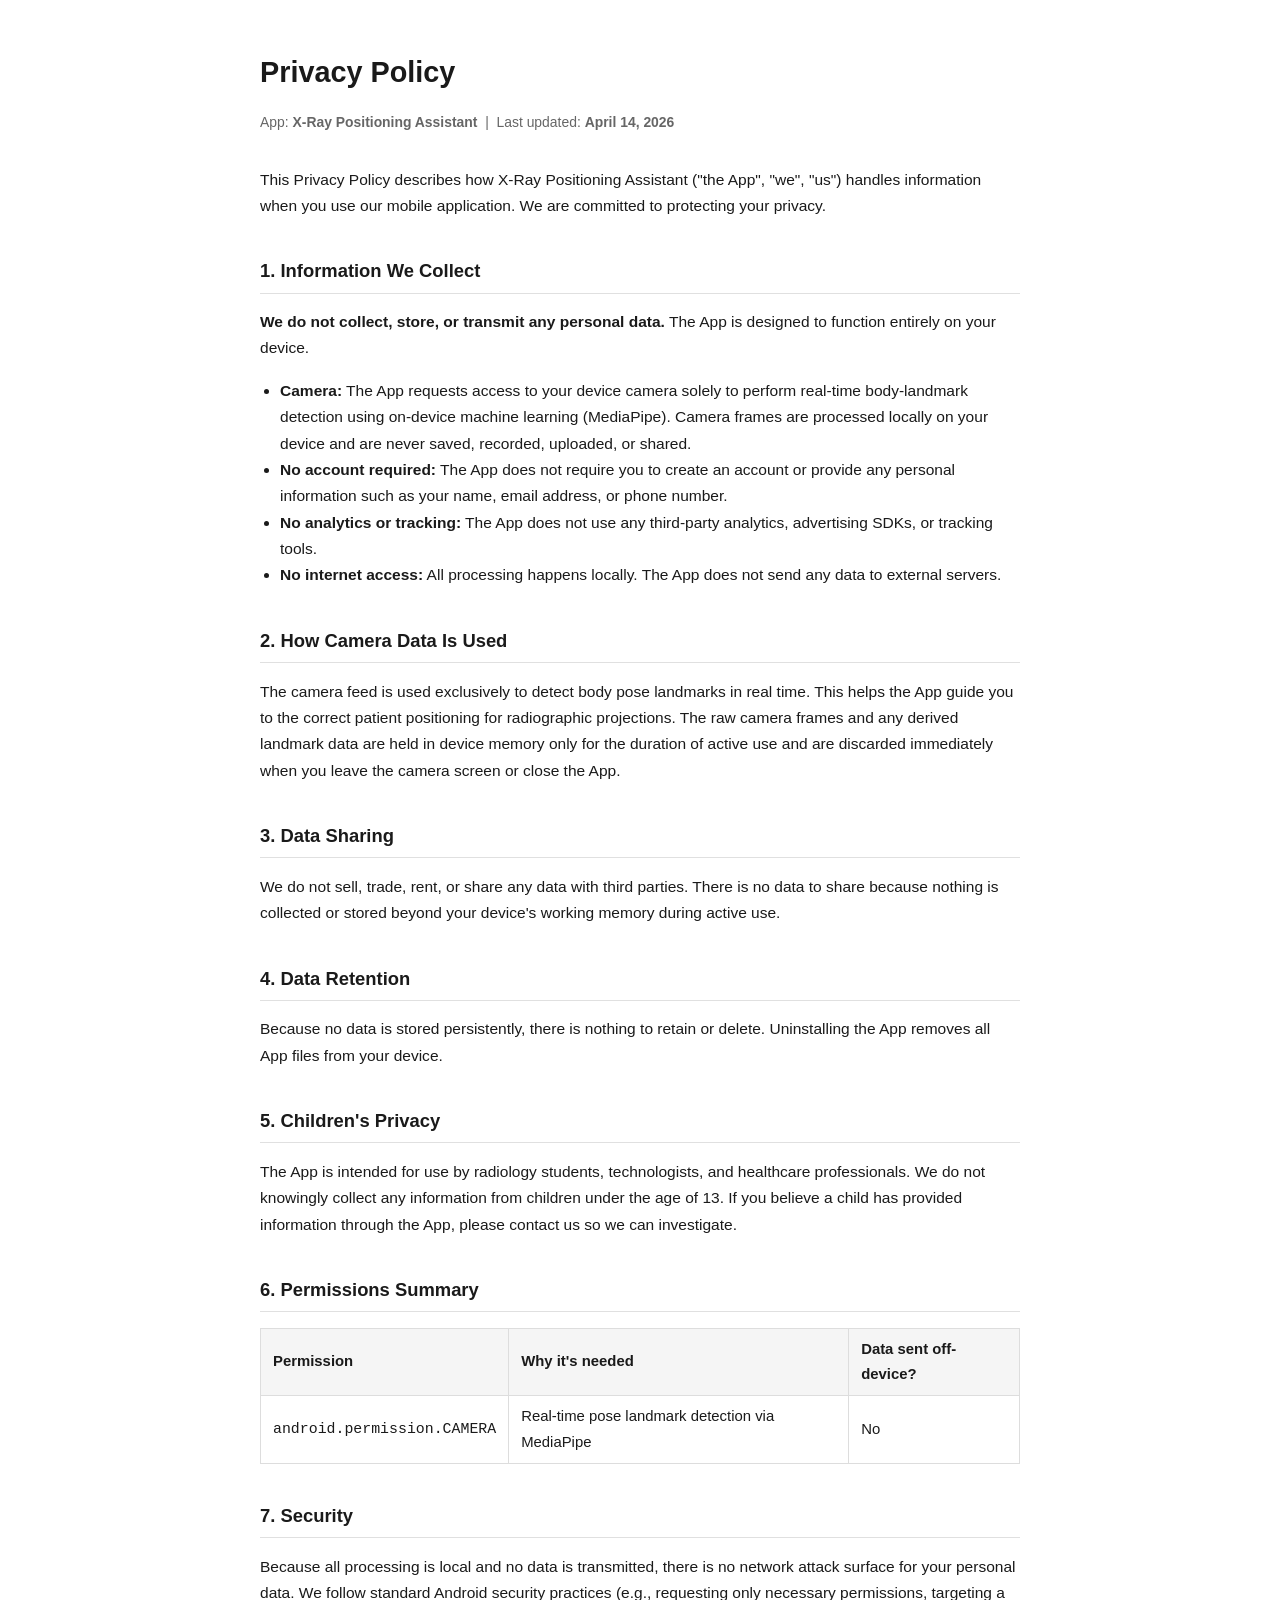
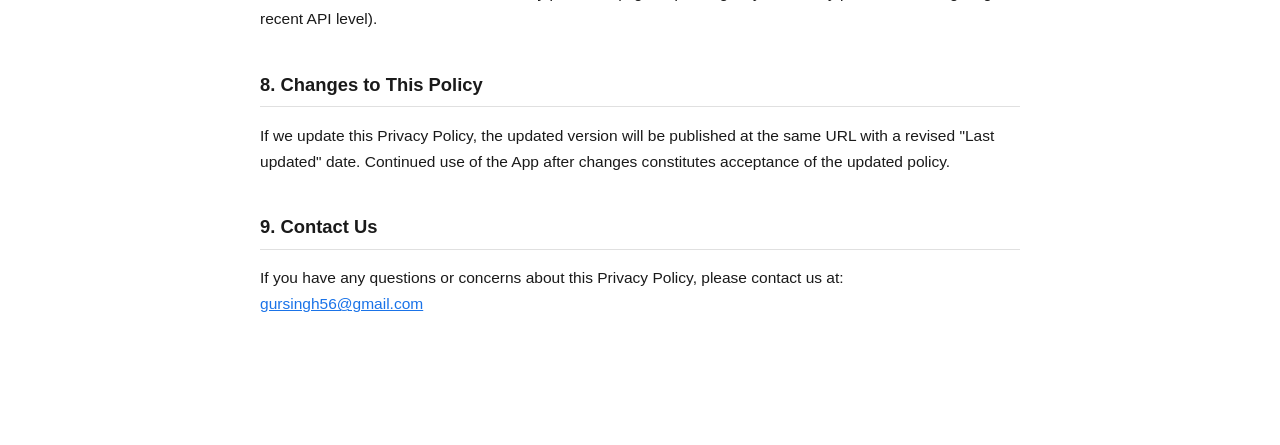
==== privacy_policy.html @ f9f1ca04 "Rename privacy-policy.html to privacy_policy.html" ====
<!DOCTYPE html>
<html lang="en">
<head>
  <meta charset="UTF-8" />
  <meta name="viewport" content="width=device-width, initial-scale=1.0" />
  <title>Privacy Policy — X-Ray Positioning Assistant</title>
  <style>
    body {
      font-family: -apple-system, BlinkMacSystemFont, "Segoe UI", Roboto, sans-serif;
      max-width: 760px;
      margin: 48px auto;
      padding: 0 24px 64px;
      color: #1a1a1a;
      line-height: 1.7;
    }
    h1 { font-size: 1.8rem; margin-bottom: 4px; }
    h2 { font-size: 1.15rem; margin-top: 36px; border-bottom: 1px solid #e0e0e0; padding-bottom: 6px; }
    p, li { font-size: 0.97rem; }
    ul { padding-left: 20px; }
    .meta { color: #666; font-size: 0.87rem; margin-bottom: 32px; }
    a { color: #1a73e8; }
  </style>
</head>
<body>

<h1>Privacy Policy</h1>
<p class="meta">App: <strong>X-Ray Positioning Assistant</strong> &nbsp;|&nbsp; Last updated: <strong>April 14, 2026</strong></p>

<p>
  This Privacy Policy describes how X-Ray Positioning Assistant ("the App", "we", "us") handles
  information when you use our mobile application. We are committed to protecting your privacy.
</p>

<h2>1. Information We Collect</h2>
<p>
  <strong>We do not collect, store, or transmit any personal data.</strong>
  The App is designed to function entirely on your device.
</p>
<ul>
  <li>
    <strong>Camera:</strong> The App requests access to your device camera solely to perform
    real-time body-landmark detection using on-device machine learning (MediaPipe). Camera frames
    are processed locally on your device and are never saved, recorded, uploaded, or shared.
  </li>
  <li>
    <strong>No account required:</strong> The App does not require you to create an account or
    provide any personal information such as your name, email address, or phone number.
  </li>
  <li>
    <strong>No analytics or tracking:</strong> The App does not use any third-party analytics,
    advertising SDKs, or tracking tools.
  </li>
  <li>
    <strong>No internet access:</strong> All processing happens locally. The App does not send
    any data to external servers.
  </li>
</ul>

<h2>2. How Camera Data Is Used</h2>
<p>
  The camera feed is used exclusively to detect body pose landmarks in real time. This helps the
  App guide you to the correct patient positioning for radiographic projections. The raw camera
  frames and any derived landmark data are held in device memory only for the duration of active
  use and are discarded immediately when you leave the camera screen or close the App.
</p>

<h2>3. Data Sharing</h2>
<p>
  We do not sell, trade, rent, or share any data with third parties. There is no data to share
  because nothing is collected or stored beyond your device's working memory during active use.
</p>

<h2>4. Data Retention</h2>
<p>
  Because no data is stored persistently, there is nothing to retain or delete. Uninstalling the
  App removes all App files from your device.
</p>

<h2>5. Children's Privacy</h2>
<p>
  The App is intended for use by radiology students, technologists, and healthcare professionals.
  We do not knowingly collect any information from children under the age of 13. If you believe a
  child has provided information through the App, please contact us so we can investigate.
</p>

<h2>6. Permissions Summary</h2>
<table style="border-collapse:collapse;width:100%;font-size:0.93rem;">
  <thead>
    <tr style="background:#f5f5f5;">
      <th style="text-align:left;padding:8px 12px;border:1px solid #ddd;">Permission</th>
      <th style="text-align:left;padding:8px 12px;border:1px solid #ddd;">Why it's needed</th>
      <th style="text-align:left;padding:8px 12px;border:1px solid #ddd;">Data sent off-device?</th>
    </tr>
  </thead>
  <tbody>
    <tr>
      <td style="padding:8px 12px;border:1px solid #ddd;"><code>android.permission.CAMERA</code></td>
      <td style="padding:8px 12px;border:1px solid #ddd;">Real-time pose landmark detection via MediaPipe</td>
      <td style="padding:8px 12px;border:1px solid #ddd;">No</td>
    </tr>
  </tbody>
</table>

<h2>7. Security</h2>
<p>
  Because all processing is local and no data is transmitted, there is no network attack surface
  for your personal data. We follow standard Android security practices (e.g., requesting only
  necessary permissions, targeting a recent API level).
</p>

<h2>8. Changes to This Policy</h2>
<p>
  If we update this Privacy Policy, the updated version will be published at the same URL with a
  revised "Last updated" date. Continued use of the App after changes constitutes acceptance of
  the updated policy.
</p>

<h2>9. Contact Us</h2>
<p>
  If you have any questions or concerns about this Privacy Policy, please contact us at:<br />
  <a href="mailto:gursingh56@gmail.com">gursingh56@gmail.com</a>
</p>

</body>
</html>
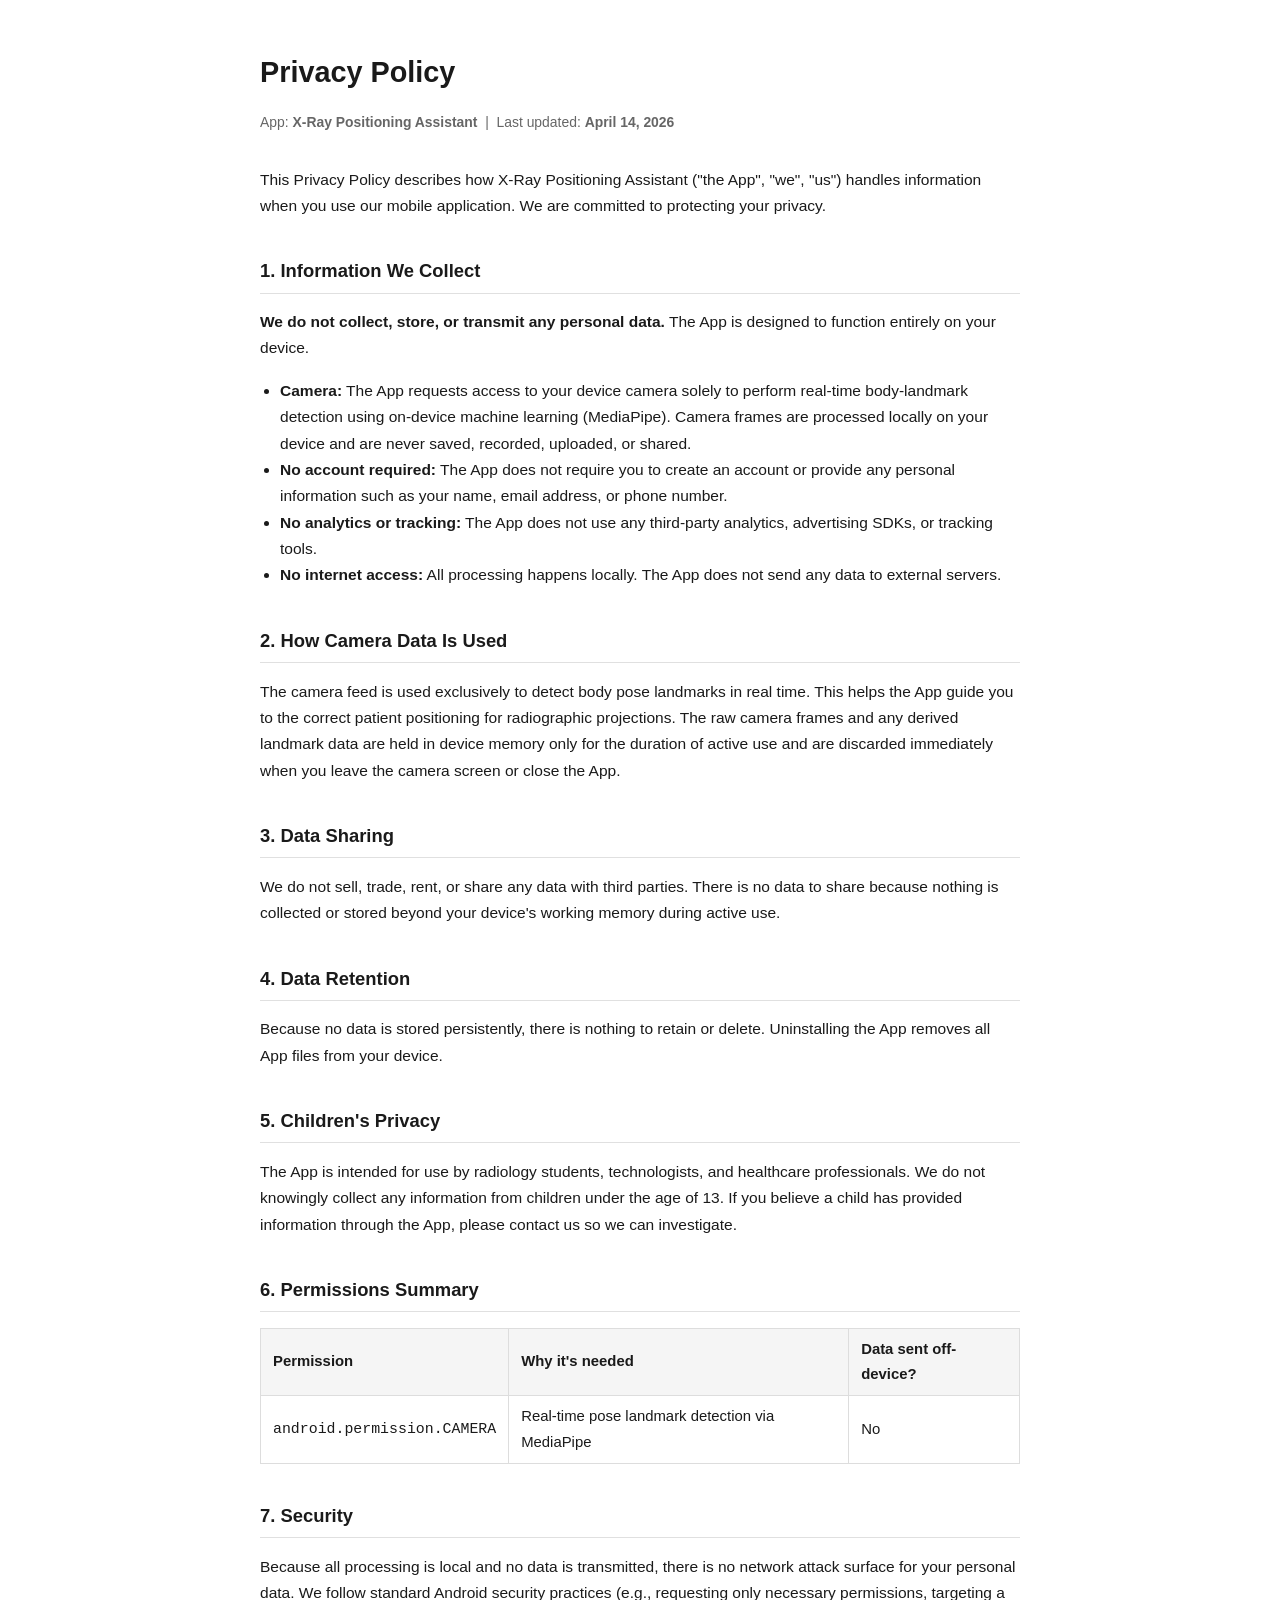
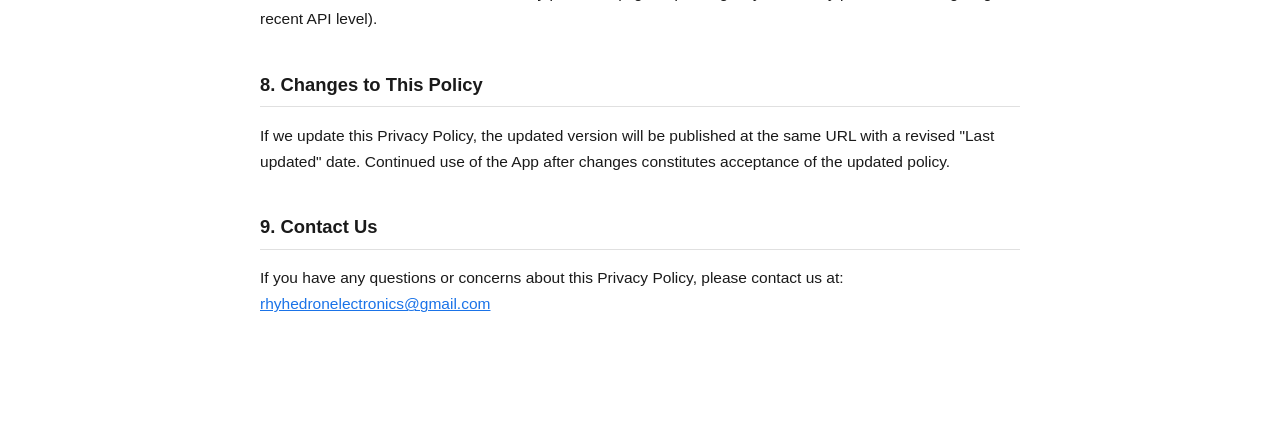
==== commit e9d5289d: "Update privacy_policy.html" ====
--- a/privacy_policy.html
+++ b/privacy_policy.html
@@ -118,7 +118,7 @@
 <h2>9. Contact Us</h2>
 <p>
   If you have any questions or concerns about this Privacy Policy, please contact us at:<br />
-  <a href="mailto:gursingh56@gmail.com">gursingh56@gmail.com</a>
+  <a href="mailto:rhyhedronelectronics@gmail.com">rhyhedronelectronics@gmail.com</a>
 </p>
 
 </body>
